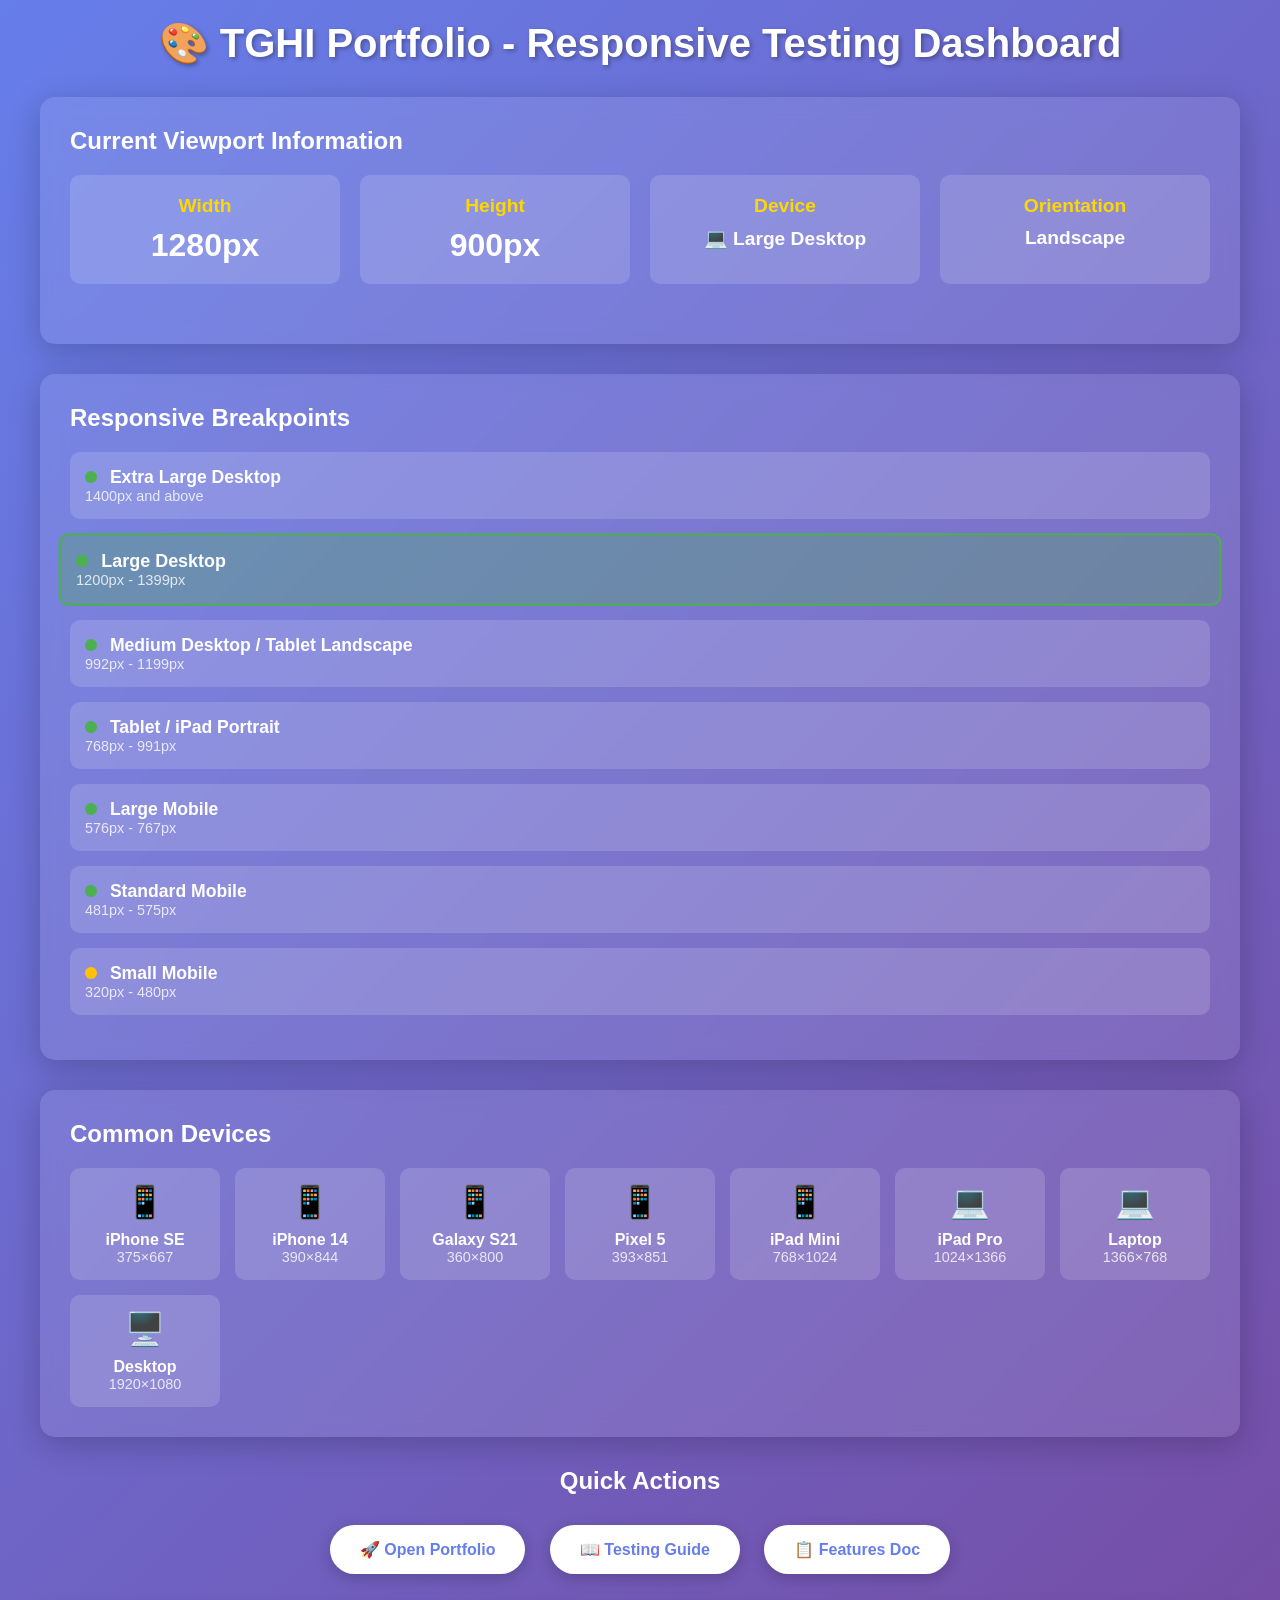
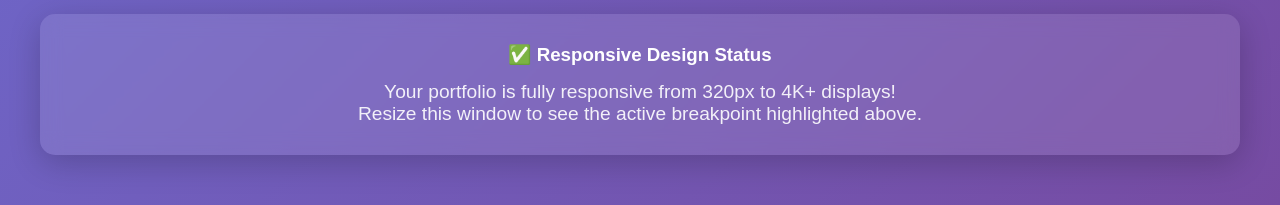
==== responsive-test.html @ a7d39258 "Add responsive testing dashboard with viewport information and breakpoints - Created a new HTML file" ====
<!DOCTYPE html>
<html lang="en">
<head>
    <meta charset="UTF-8">
    <meta name="viewport" content="width=device-width, initial-scale=1.0">
    <title>TGHI - Responsive Test Page</title>
    <style>
        * {
            margin: 0;
            padding: 0;
            box-sizing: border-box;
        }

        body {
            font-family: 'Segoe UI', Tahoma, Geneva, Verdana, sans-serif;
            background: linear-gradient(135deg, #667eea 0%, #764ba2 100%);
            color: white;
            padding: 20px;
        }

        .container {
            max-width: 1200px;
            margin: 0 auto;
        }

        h1 {
            text-align: center;
            margin-bottom: 30px;
            font-size: 2.5rem;
            text-shadow: 2px 2px 4px rgba(0,0,0,0.3);
        }

        .info-box {
            background: rgba(255, 255, 255, 0.1);
            backdrop-filter: blur(10px);
            border-radius: 15px;
            padding: 30px;
            margin-bottom: 30px;
            box-shadow: 0 8px 32px rgba(0,0,0,0.2);
        }

        .viewport-info {
            display: grid;
            grid-template-columns: repeat(auto-fit, minmax(200px, 1fr));
            gap: 20px;
            margin-bottom: 30px;
        }

        .info-card {
            background: rgba(255, 255, 255, 0.15);
            padding: 20px;
            border-radius: 10px;
            text-align: center;
        }

        .info-card h3 {
            font-size: 1.2rem;
            margin-bottom: 10px;
            color: #ffd700;
        }

        .info-card p {
            font-size: 2rem;
            font-weight: bold;
        }

        .breakpoint {
            background: rgba(255, 255, 255, 0.15);
            padding: 15px;
            border-radius: 10px;
            margin-bottom: 15px;
            display: flex;
            justify-content: space-between;
            align-items: center;
            transition: all 0.3s ease;
        }

        .breakpoint.active {
            background: rgba(76, 175, 80, 0.3);
            border: 2px solid #4CAF50;
            transform: scale(1.02);
        }

        .breakpoint-name {
            font-weight: bold;
            font-size: 1.1rem;
        }

        .breakpoint-range {
            opacity: 0.8;
            font-size: 0.9rem;
        }

        .test-link {
            display: inline-block;
            background: white;
            color: #667eea;
            padding: 15px 30px;
            border-radius: 50px;
            text-decoration: none;
            font-weight: bold;
            margin: 10px;
            transition: all 0.3s ease;
            box-shadow: 0 4px 15px rgba(0,0,0,0.2);
        }

        .test-link:hover {
            transform: translateY(-3px);
            box-shadow: 0 6px 20px rgba(0,0,0,0.3);
        }

        .test-links {
            text-align: center;
            margin-top: 30px;
        }

        .device-preview {
            display: grid;
            grid-template-columns: repeat(auto-fit, minmax(150px, 1fr));
            gap: 15px;
            margin-top: 20px;
        }

        .device-card {
            background: rgba(255, 255, 255, 0.15);
            padding: 15px;
            border-radius: 10px;
            text-align: center;
        }

        .device-icon {
            font-size: 2rem;
            margin-bottom: 10px;
        }

        .status-indicator {
            display: inline-block;
            width: 12px;
            height: 12px;
            border-radius: 50%;
            margin-right: 8px;
        }

        .status-good {
            background: #4CAF50;
        }

        .status-warning {
            background: #FFC107;
        }

        @media (max-width: 768px) {
            h1 {
                font-size: 1.8rem;
            }

            .info-card p {
                font-size: 1.5rem;
            }
        }

        @media (max-width: 480px) {
            h1 {
                font-size: 1.4rem;
            }

            .viewport-info {
                grid-template-columns: 1fr;
            }
        }
    </style>
</head>
<body>
    <div class="container">
        <h1>🎨 TGHI Portfolio - Responsive Testing Dashboard</h1>

        <div class="info-box">
            <h2 style="margin-bottom: 20px;">Current Viewport Information</h2>
            <div class="viewport-info">
                <div class="info-card">
                    <h3>Width</h3>
                    <p id="width">-</p>
                </div>
                <div class="info-card">
                    <h3>Height</h3>
                    <p id="height">-</p>
                </div>
                <div class="info-card">
                    <h3>Device</h3>
                    <p id="device" style="font-size: 1.2rem;">-</p>
                </div>
                <div class="info-card">
                    <h3>Orientation</h3>
                    <p id="orientation" style="font-size: 1.2rem;">-</p>
                </div>
            </div>
        </div>

        <div class="info-box">
            <h2 style="margin-bottom: 20px;">Responsive Breakpoints</h2>
            <div class="breakpoint" data-min="1400" data-max="9999">
                <div>
                    <div class="breakpoint-name">
                        <span class="status-indicator status-good"></span>
                        Extra Large Desktop
                    </div>
                    <div class="breakpoint-range">1400px and above</div>
                </div>
            </div>
            <div class="breakpoint" data-min="1200" data-max="1399">
                <div>
                    <div class="breakpoint-name">
                        <span class="status-indicator status-good"></span>
                        Large Desktop
                    </div>
                    <div class="breakpoint-range">1200px - 1399px</div>
                </div>
            </div>
            <div class="breakpoint" data-min="992" data-max="1199">
                <div>
                    <div class="breakpoint-name">
                        <span class="status-indicator status-good"></span>
                        Medium Desktop / Tablet Landscape
                    </div>
                    <div class="breakpoint-range">992px - 1199px</div>
                </div>
            </div>
            <div class="breakpoint" data-min="768" data-max="991">
                <div>
                    <div class="breakpoint-name">
                        <span class="status-indicator status-good"></span>
                        Tablet / iPad Portrait
                    </div>
                    <div class="breakpoint-range">768px - 991px</div>
                </div>
            </div>
            <div class="breakpoint" data-min="576" data-max="767">
                <div>
                    <div class="breakpoint-name">
                        <span class="status-indicator status-good"></span>
                        Large Mobile
                    </div>
                    <div class="breakpoint-range">576px - 767px</div>
                </div>
            </div>
            <div class="breakpoint" data-min="481" data-max="575">
                <div>
                    <div class="breakpoint-name">
                        <span class="status-indicator status-good"></span>
                        Standard Mobile
                    </div>
                    <div class="breakpoint-range">481px - 575px</div>
                </div>
            </div>
            <div class="breakpoint" data-min="320" data-max="480">
                <div>
                    <div class="breakpoint-name">
                        <span class="status-indicator status-warning"></span>
                        Small Mobile
                    </div>
                    <div class="breakpoint-range">320px - 480px</div>
                </div>
            </div>
        </div>

        <div class="info-box">
            <h2 style="margin-bottom: 20px;">Common Devices</h2>
            <div class="device-preview">
                <div class="device-card">
                    <div class="device-icon">📱</div>
                    <strong>iPhone SE</strong>
                    <div style="font-size: 0.9rem; opacity: 0.8;">375×667</div>
                </div>
                <div class="device-card">
                    <div class="device-icon">📱</div>
                    <strong>iPhone 14</strong>
                    <div style="font-size: 0.9rem; opacity: 0.8;">390×844</div>
                </div>
                <div class="device-card">
                    <div class="device-icon">📱</div>
                    <strong>Galaxy S21</strong>
                    <div style="font-size: 0.9rem; opacity: 0.8;">360×800</div>
                </div>
                <div class="device-card">
                    <div class="device-icon">📱</div>
                    <strong>Pixel 5</strong>
                    <div style="font-size: 0.9rem; opacity: 0.8;">393×851</div>
                </div>
                <div class="device-card">
                    <div class="device-icon">📱</div>
                    <strong>iPad Mini</strong>
                    <div style="font-size: 0.9rem; opacity: 0.8;">768×1024</div>
                </div>
                <div class="device-card">
                    <div class="device-icon">💻</div>
                    <strong>iPad Pro</strong>
                    <div style="font-size: 0.9rem; opacity: 0.8;">1024×1366</div>
                </div>
                <div class="device-card">
                    <div class="device-icon">💻</div>
                    <strong>Laptop</strong>
                    <div style="font-size: 0.9rem; opacity: 0.8;">1366×768</div>
                </div>
                <div class="device-card">
                    <div class="device-icon">🖥️</div>
                    <strong>Desktop</strong>
                    <div style="font-size: 0.9rem; opacity: 0.8;">1920×1080</div>
                </div>
            </div>
        </div>

        <div class="test-links">
            <h2 style="margin-bottom: 20px;">Quick Actions</h2>
            <a href="index.html" class="test-link" target="_blank">🚀 Open Portfolio</a>
            <a href="RESPONSIVE_TESTING_GUIDE.md" class="test-link" target="_blank">📖 Testing Guide</a>
            <a href="RESPONSIVE_ENHANCEMENTS.md" class="test-link" target="_blank">📋 Features Doc</a>
        </div>

        <div class="info-box" style="margin-top: 30px; text-align: center;">
            <h3>✅ Responsive Design Status</h3>
            <p style="font-size: 1.2rem; margin-top: 15px; opacity: 0.9;">
                Your portfolio is fully responsive from 320px to 4K+ displays!<br>
                Resize this window to see the active breakpoint highlighted above.
            </p>
        </div>
    </div>

    <script>
        function updateViewportInfo() {
            const width = window.innerWidth;
            const height = window.innerHeight;
            const orientation = width > height ? 'Landscape' : 'Portrait';

            let device = '';
            if (width >= 1400) device = '🖥️ Extra Large Desktop';
            else if (width >= 1200) device = '💻 Large Desktop';
            else if (width >= 992) device = '💻 Desktop/Tablet';
            else if (width >= 768) device = '📱 Tablet';
            else if (width >= 576) device = '📱 Large Phone';
            else if (width >= 481) device = '📱 Phone';
            else device = '📱 Small Phone';

            document.getElementById('width').textContent = width + 'px';
            document.getElementById('height').textContent = height + 'px';
            document.getElementById('device').textContent = device;
            document.getElementById('orientation').textContent = orientation;

            // Highlight active breakpoint
            const breakpoints = document.querySelectorAll('.breakpoint');
            breakpoints.forEach(bp => {
                const min = parseInt(bp.getAttribute('data-min'));
                const max = parseInt(bp.getAttribute('data-max'));
                if (width >= min && width <= max) {
                    bp.classList.add('active');
                } else {
                    bp.classList.remove('active');
                }
            });
        }

        // Update on load
        updateViewportInfo();

        // Update on resize
        window.addEventListener('resize', updateViewportInfo);

        // Update on orientation change
        window.addEventListener('orientationchange', function() {
            setTimeout(updateViewportInfo, 100);
        });
    </script>
</body>
</html>
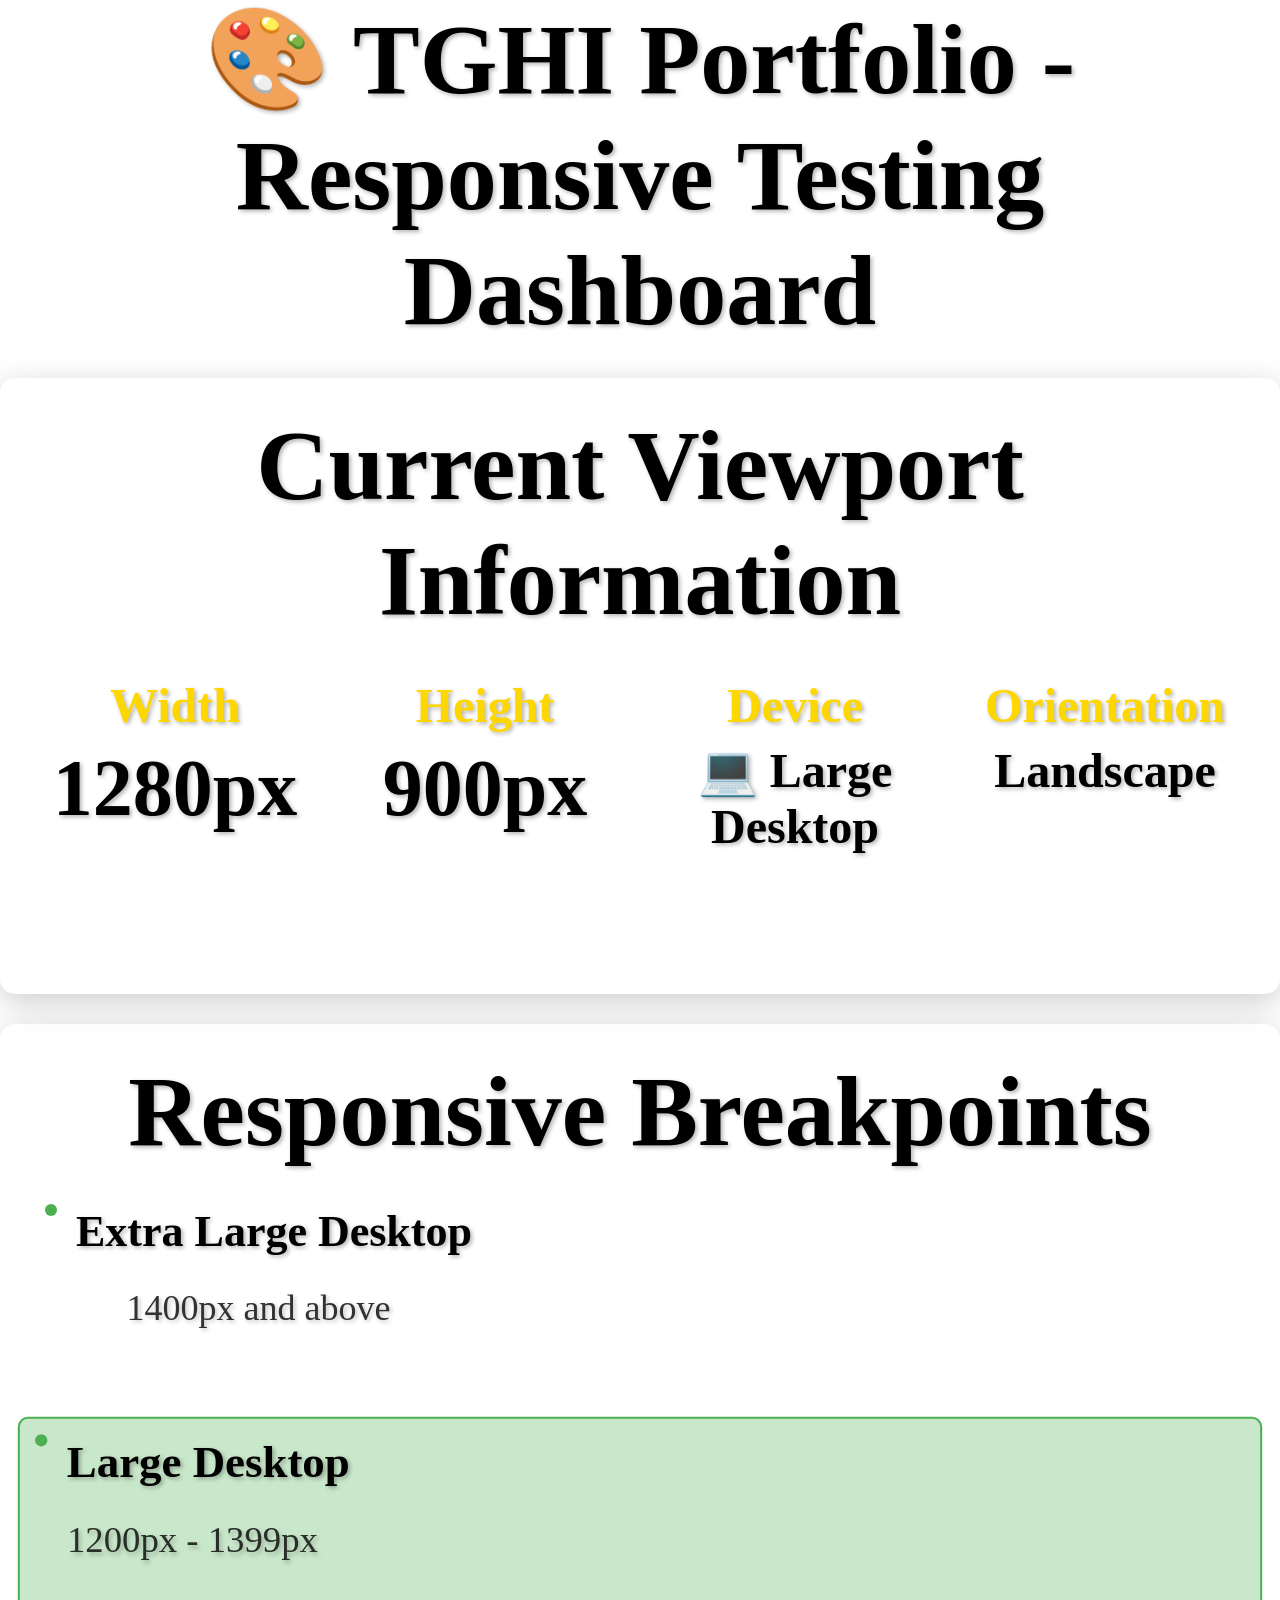
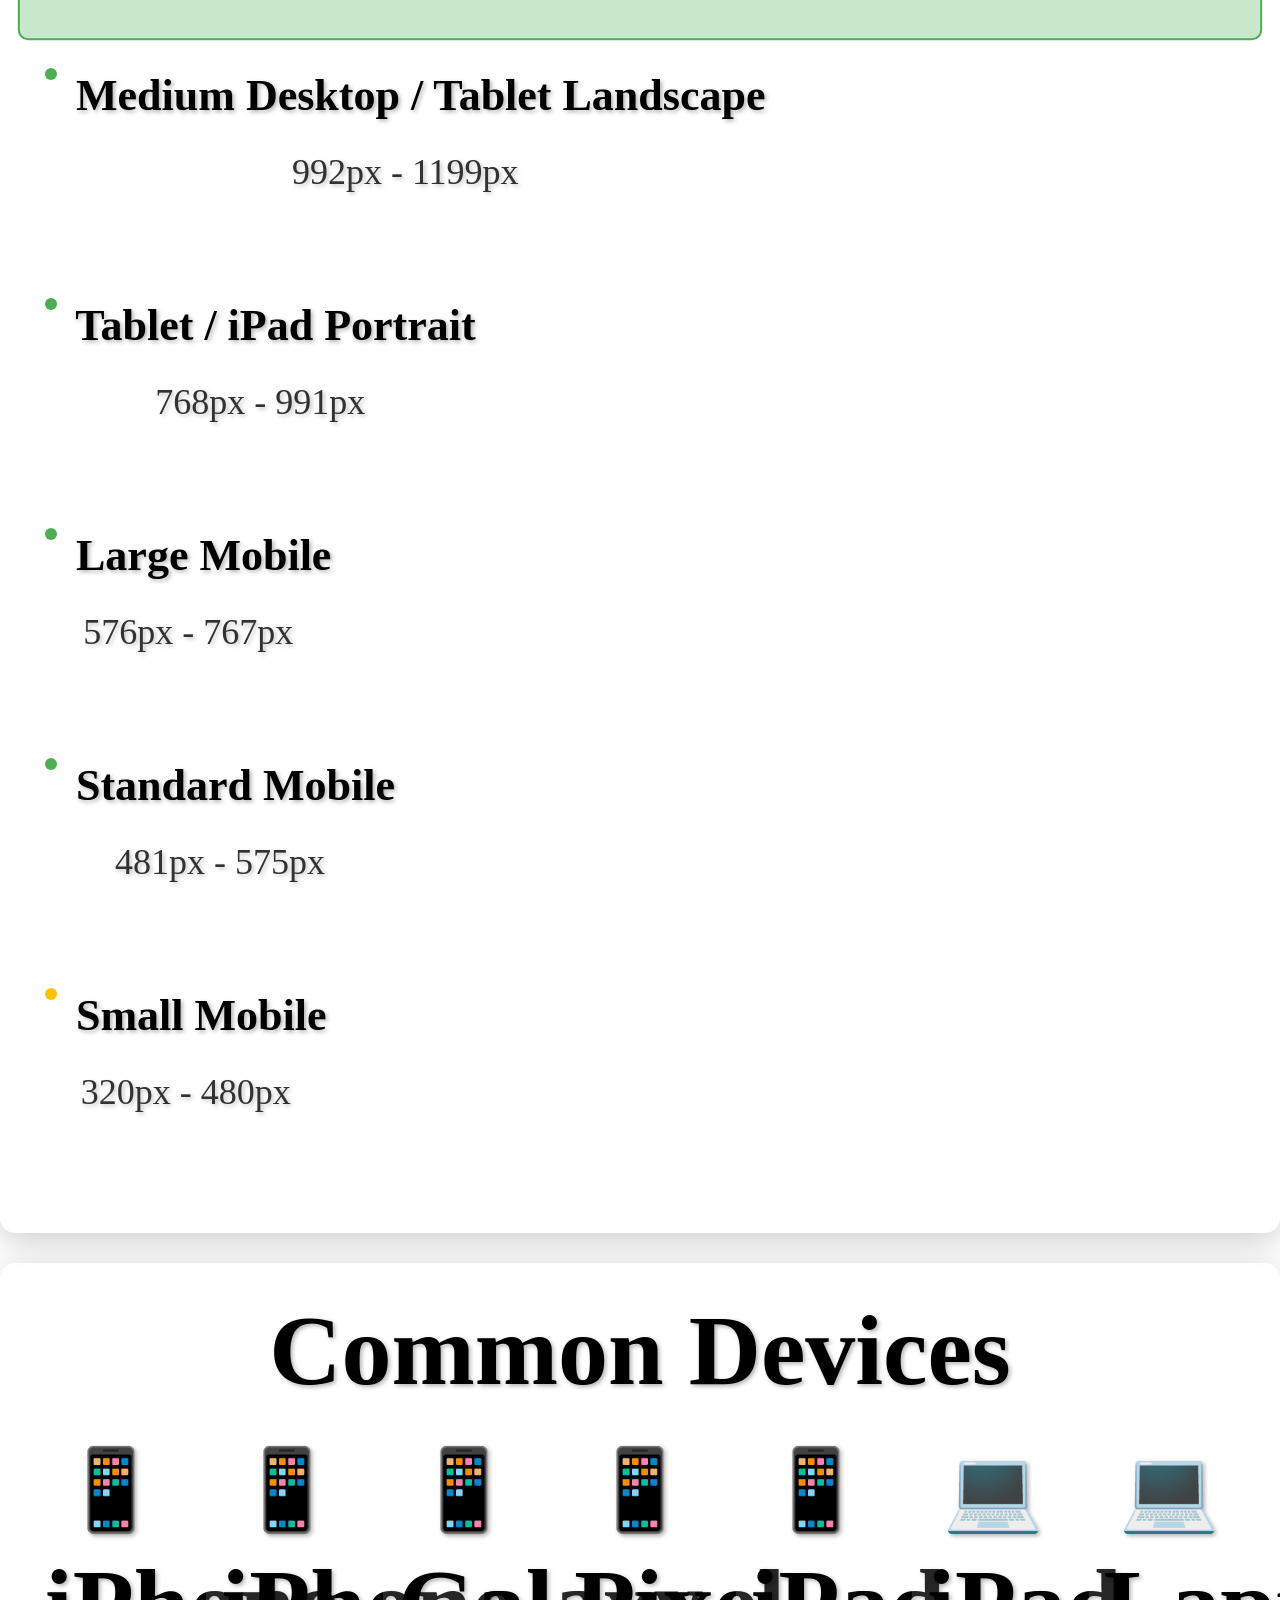
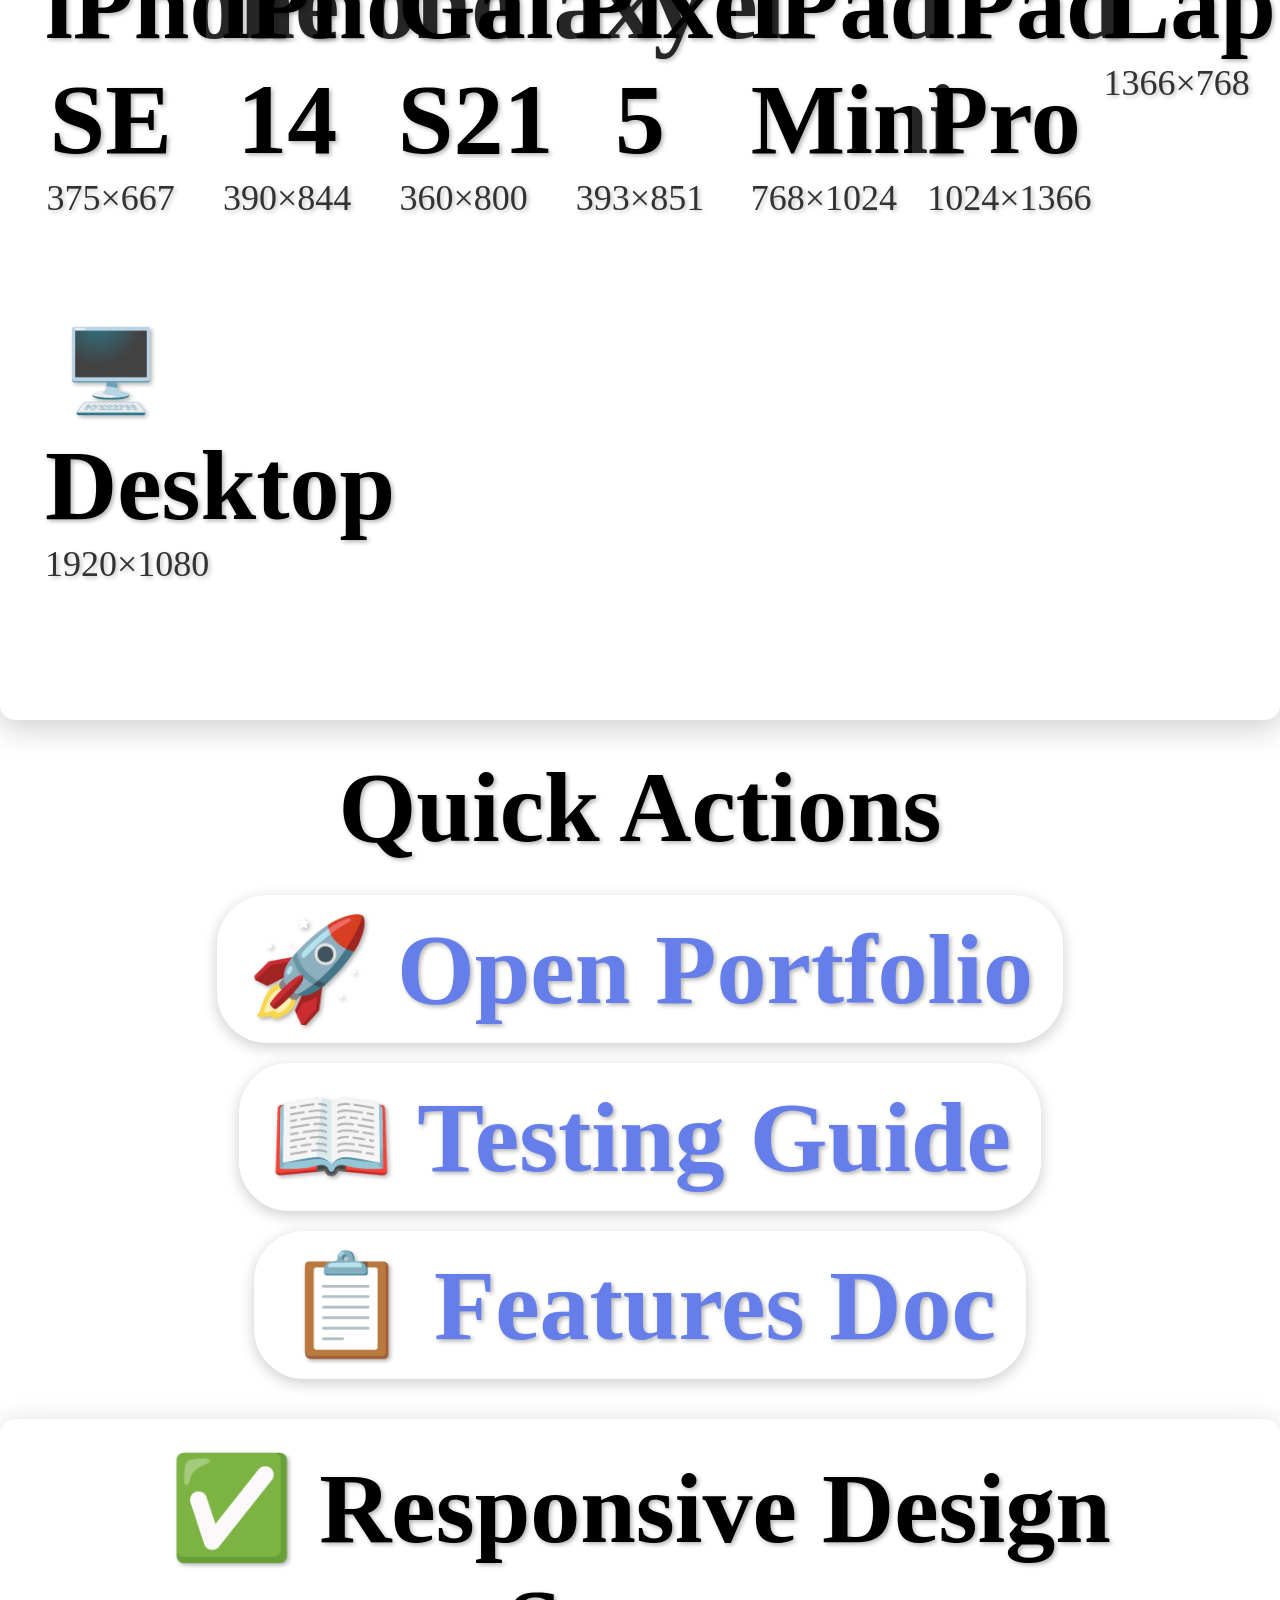
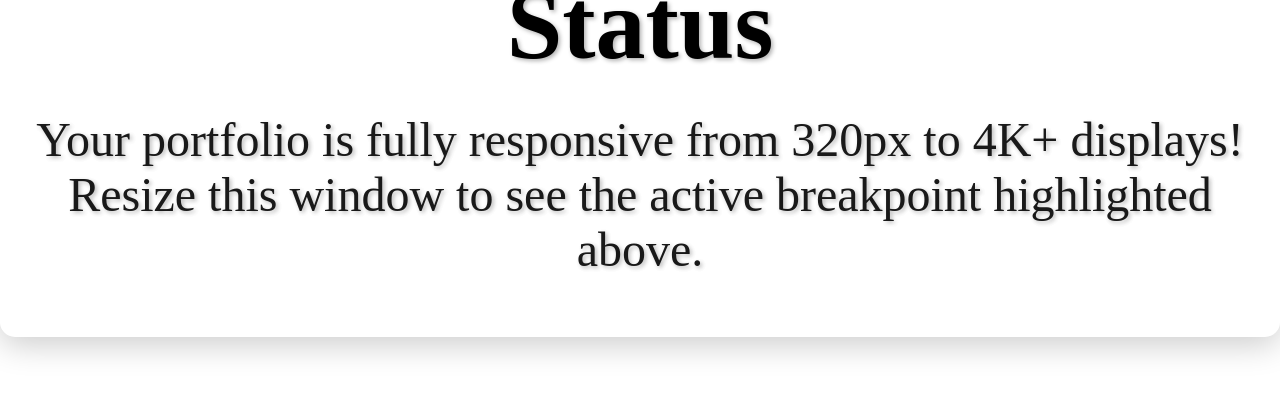
==== commit 92ea5be3: "Fix comment syntax in responsive-test.html" ====
--- a/responsive-test.html
+++ b/responsive-test.html
@@ -9,7 +9,7 @@
             margin: 0;
             padding: 0;
             box-sizing: border-box;
-        }
+        /* }
 
         body {
             font-family: 'Segoe UI', Tahoma, Geneva, Verdana, sans-serif;
@@ -23,7 +23,7 @@
             margin: 0 auto;
         }
 
-        h1 {
+        h1 { */
             text-align: center;
             margin-bottom: 30px;
             font-size: 2.5rem;
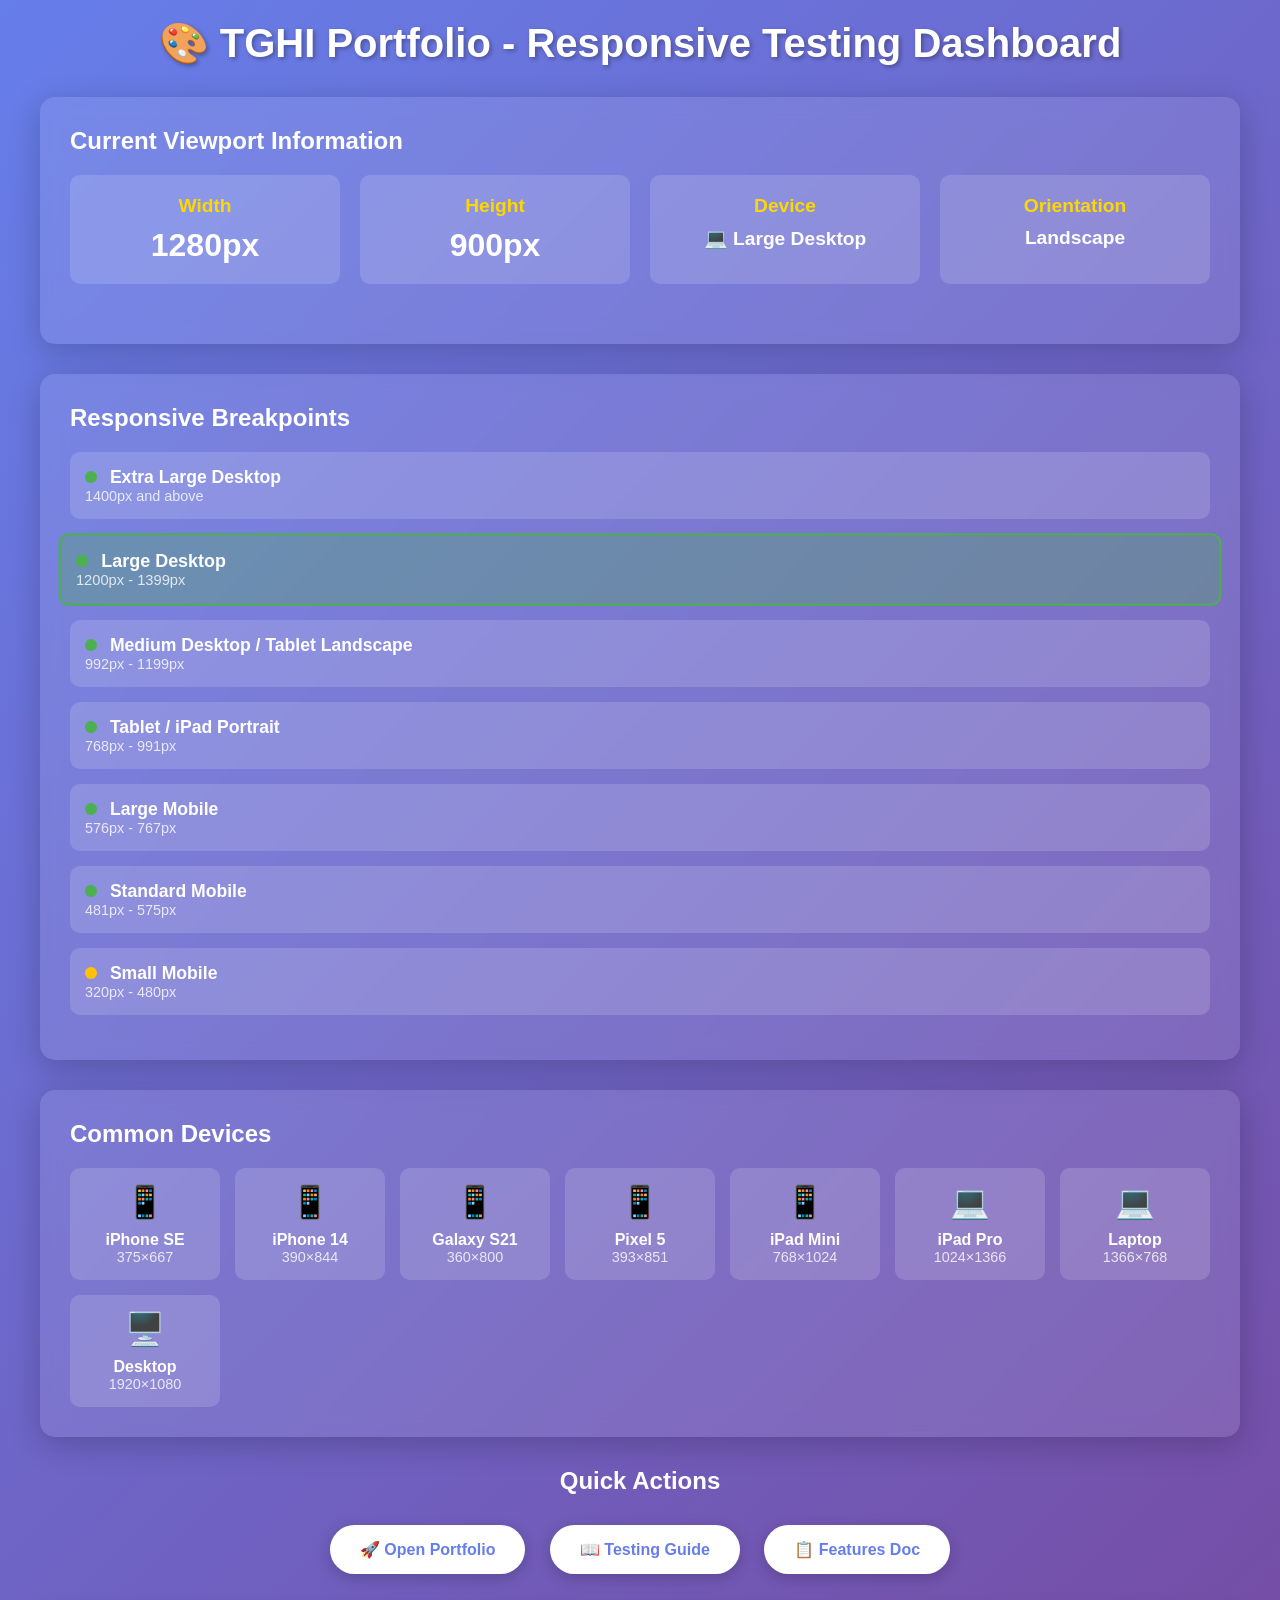
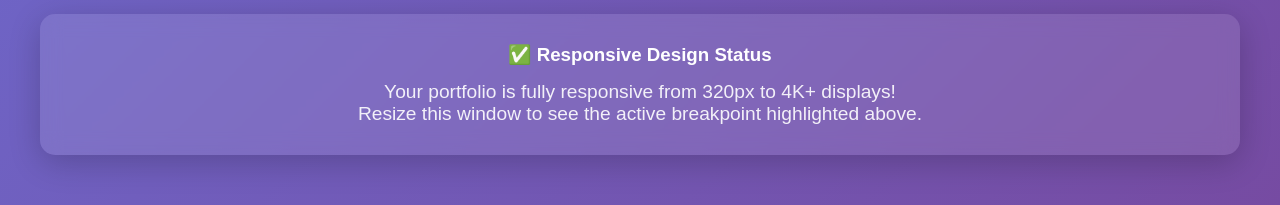
==== commit c0294728: "Fix comment syntax in responsive-test.html" ====
--- a/responsive-test.html
+++ b/responsive-test.html
@@ -9,7 +9,7 @@
             margin: 0;
             padding: 0;
             box-sizing: border-box;
-        /* }
+        }
 
         body {
             font-family: 'Segoe UI', Tahoma, Geneva, Verdana, sans-serif;
@@ -23,7 +23,7 @@
             margin: 0 auto;
         }
 
-        h1 { */
+        h1 {
             text-align: center;
             margin-bottom: 30px;
             font-size: 2.5rem;
